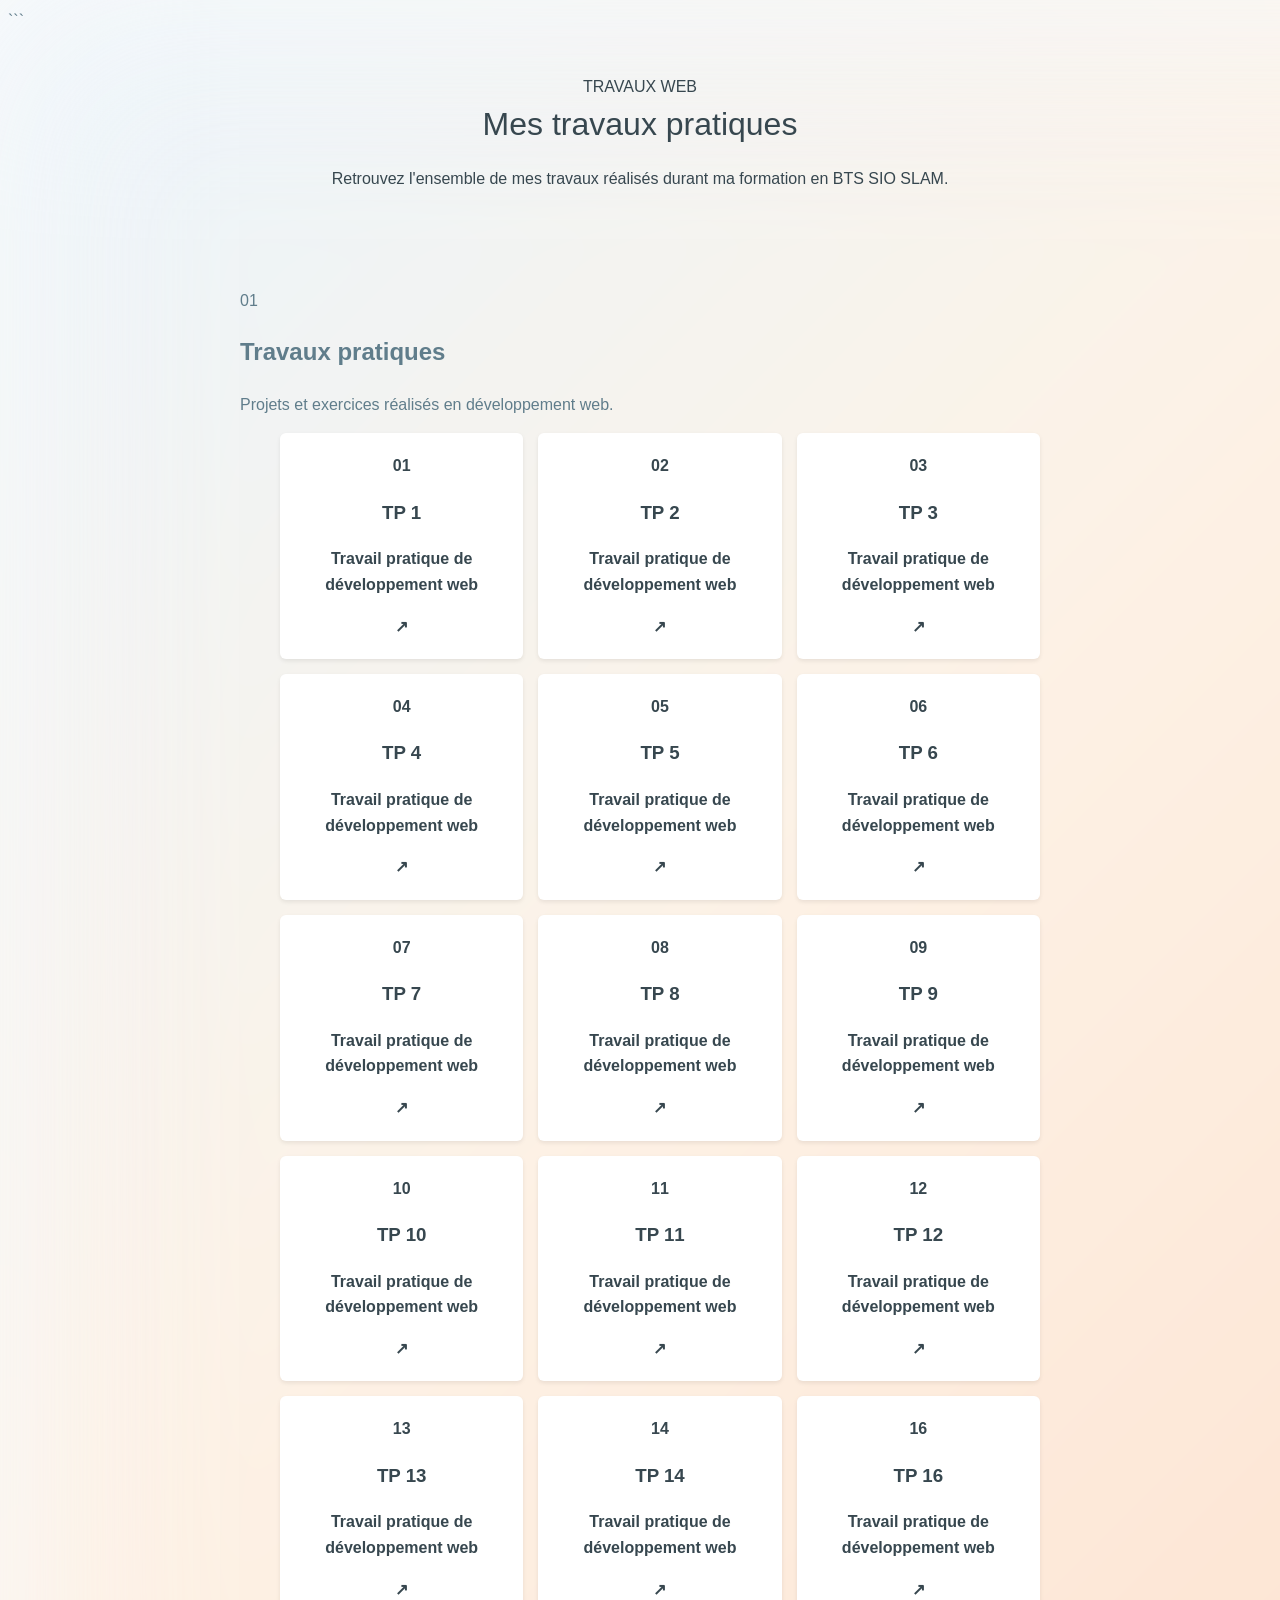
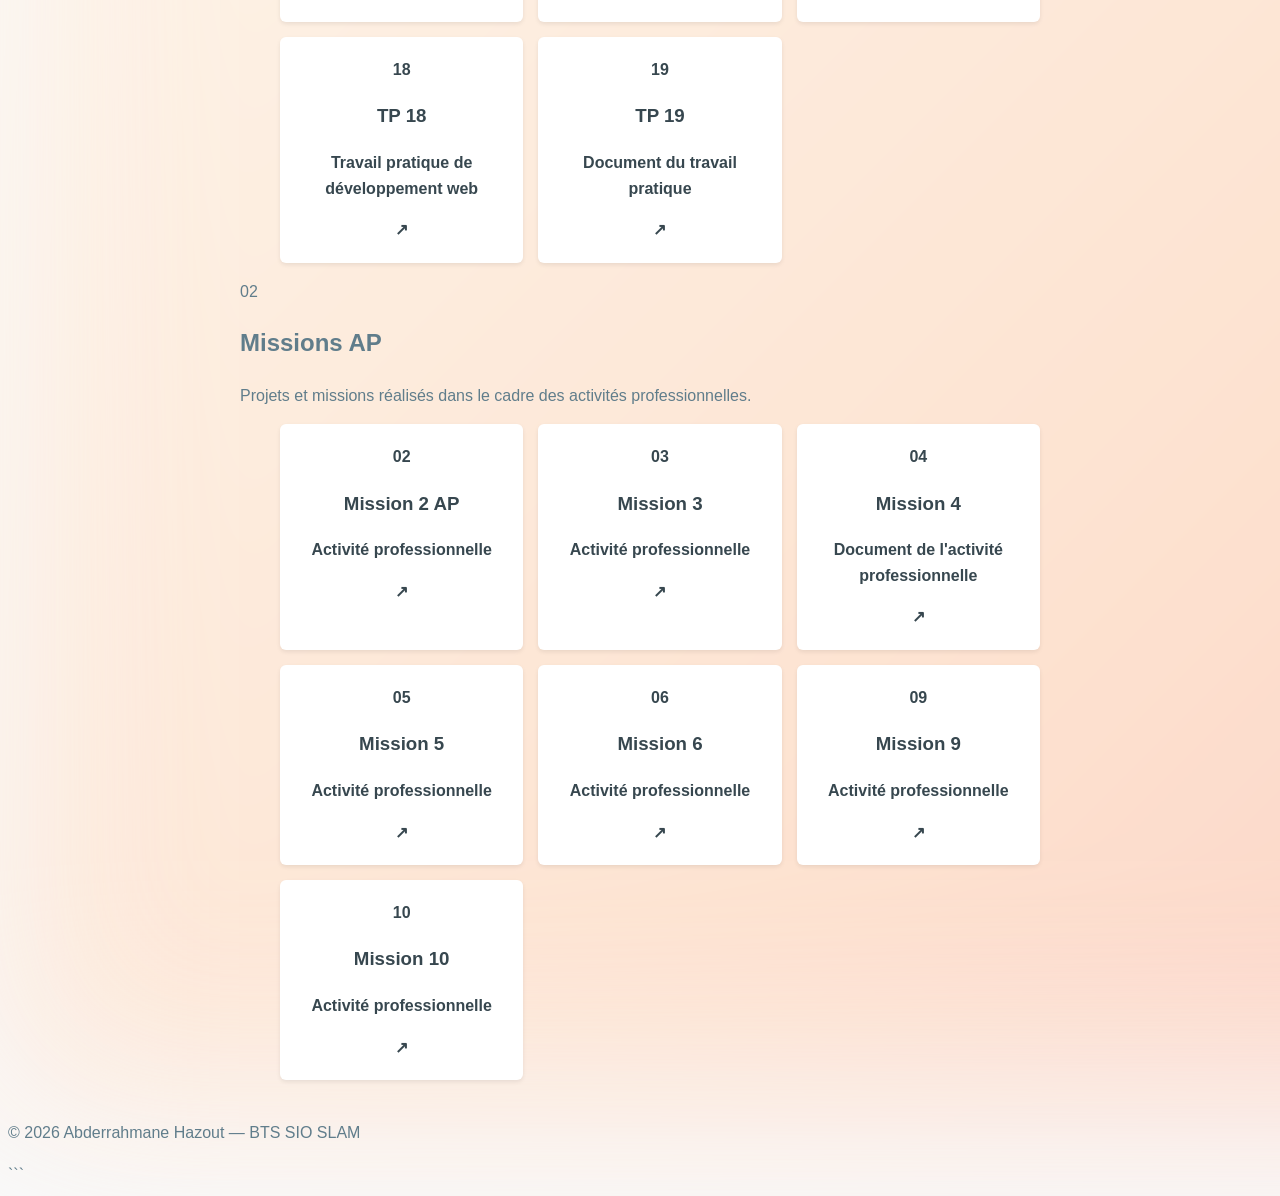
==== tp/index.html @ ca9114bf "Update index.html" ====
<!DOCTYPE html>

<html lang="fr">
<head>
    <meta charset="UTF-8">
    <meta name="viewport" content="width=device-width, initial-scale=1.0">
    <meta http-equiv="X-UA-Compatible" content="ie=edge">
    <title>Travaux Web — Abderrahmane Hazout</title>
    <link rel="stylesheet" href="style.css">
</head>

<body>

```
<div class="background">
    <div class="blob blob-1"></div>
    <div class="blob blob-2"></div>
    <div class="blob blob-3"></div>
</div>

<header>
    <div class="header-content">
        <span class="welcome">TRAVAUX WEB</span>

        <h1>Mes <span>travaux pratiques</span></h1>

        <p>
            Retrouvez l'ensemble de mes travaux réalisés
            durant ma formation en BTS SIO SLAM.
        </p>
    </div>
</header>

<main class="container">

    <section class="section">

        <div class="section-title">
            <div>
                <span class="section-number">01</span>
                <h2>Travaux pratiques</h2>
            </div>

            <p>
                Projets et exercices réalisés en développement web.
            </p>
        </div>

        <ul class="tp-list">

            <li>
                <a href="tp1/index.html">
                    <span class="number">01</span>
                    <div>
                        <h3>TP 1</h3>
                        <p>Travail pratique de développement web</p>
                    </div>
                    <span class="arrow">↗</span>
                </a>
            </li>

            <li>
                <a href="tp2/index.html">
                    <span class="number">02</span>
                    <div>
                        <h3>TP 2</h3>
                        <p>Travail pratique de développement web</p>
                    </div>
                    <span class="arrow">↗</span>
                </a>
            </li>

            <li>
                <a href="tp3/index.html">
                    <span class="number">03</span>
                    <div>
                        <h3>TP 3</h3>
                        <p>Travail pratique de développement web</p>
                    </div>
                    <span class="arrow">↗</span>
                </a>
            </li>

            <li>
                <a href="tp4/index.html">
                    <span class="number">04</span>
                    <div>
                        <h3>TP 4</h3>
                        <p>Travail pratique de développement web</p>
                    </div>
                    <span class="arrow">↗</span>
                </a>
            </li>

            <li>
                <a href="tp5/index.html">
                    <span class="number">05</span>
                    <div>
                        <h3>TP 5</h3>
                        <p>Travail pratique de développement web</p>
                    </div>
                    <span class="arrow">↗</span>
                </a>
            </li>

            <li>
                <a href="tp6/inscription.html">
                    <span class="number">06</span>
                    <div>
                        <h3>TP 6</h3>
                        <p>Travail pratique de développement web</p>
                    </div>
                    <span class="arrow">↗</span>
                </a>
            </li>

            <li>
                <a href="tp7/index.html">
                    <span class="number">07</span>
                    <div>
                        <h3>TP 7</h3>
                        <p>Travail pratique de développement web</p>
                    </div>
                    <span class="arrow">↗</span>
                </a>
            </li>

            <li>
                <a href="tp8/index.html">
                    <span class="number">08</span>
                    <div>
                        <h3>TP 8</h3>
                        <p>Travail pratique de développement web</p>
                    </div>
                    <span class="arrow">↗</span>
                </a>
            </li>

            <li>
                <a href="tp9/calculatrice.html">
                    <span class="number">09</span>
                    <div>
                        <h3>TP 9</h3>
                        <p>Travail pratique de développement web</p>
                    </div>
                    <span class="arrow">↗</span>
                </a>
            </li>

            <li>
                <a href="tp10/index.html">
                    <span class="number">10</span>
                    <div>
                        <h3>TP 10</h3>
                        <p>Travail pratique de développement web</p>
                    </div>
                    <span class="arrow">↗</span>
                </a>
            </li>

            <li>
                <a href="tp11/index.html">
                    <span class="number">11</span>
                    <div>
                        <h3>TP 11</h3>
                        <p>Travail pratique de développement web</p>
                    </div>
                    <span class="arrow">↗</span>
                </a>
            </li>

            <li>
                <a href="tp12/index.html">
                    <span class="number">12</span>
                    <div>
                        <h3>TP 12</h3>
                        <p>Travail pratique de développement web</p>
                    </div>
                    <span class="arrow">↗</span>
                </a>
            </li>

            <li>
                <a href="tp13/index.html">
                    <span class="number">13</span>
                    <div>
                        <h3>TP 13</h3>
                        <p>Travail pratique de développement web</p>
                    </div>
                    <span class="arrow">↗</span>
                </a>
            </li>

            <li>
                <a href="tp14/index.html">
                    <span class="number">14</span>
                    <div>
                        <h3>TP 14</h3>
                        <p>Travail pratique de développement web</p>
                    </div>
                    <span class="arrow">↗</span>
                </a>
            </li>

            <li>
                <a href="tp16/index.html">
                    <span class="number">16</span>
                    <div>
                        <h3>TP 16</h3>
                        <p>Travail pratique de développement web</p>
                    </div>
                    <span class="arrow">↗</span>
                </a>
            </li>

            <li>
                <a href="tp18/index.html">
                    <span class="number">18</span>
                    <div>
                        <h3>TP 18</h3>
                        <p>Travail pratique de développement web</p>
                    </div>
                    <span class="arrow">↗</span>
                </a>
            </li>

            <li>
                <a href="tp19/tp19.pdf">
                    <span class="number">19</span>
                    <div>
                        <h3>TP 19</h3>
                        <p>Document du travail pratique</p>
                    </div>
                    <span class="arrow">↗</span>
                </a>
            </li>

        </ul>

    </section>


    <section class="section missions">

        <div class="section-title">
            <div>
                <span class="section-number">02</span>
                <h2>Missions AP</h2>
            </div>

            <p>
                Projets et missions réalisés dans le cadre des activités professionnelles.
            </p>
        </div>

        <ul class="tp-list">

            <li>
                <a href="Mission_2_AP/index.html">
                    <span class="number">02</span>
                    <div>
                        <h3>Mission 2 AP</h3>
                        <p>Activité professionnelle</p>
                    </div>
                    <span class="arrow">↗</span>
                </a>
            </li>

            <li>
                <a href="Mission3/mission3.html">
                    <span class="number">03</span>
                    <div>
                        <h3>Mission 3</h3>
                        <p>Activité professionnelle</p>
                    </div>
                    <span class="arrow">↗</span>
                </a>
            </li>

            <li>
                <a href="mission4.pdf">
                    <span class="number">04</span>
                    <div>
                        <h3>Mission 4</h3>
                        <p>Document de l'activité professionnelle</p>
                    </div>
                    <span class="arrow">↗</span>
                </a>
            </li>

            <li>
                <a href="mission5/index.html">
                    <span class="number">05</span>
                    <div>
                        <h3>Mission 5</h3>
                        <p>Activité professionnelle</p>
                    </div>
                    <span class="arrow">↗</span>
                </a>
            </li>

            <li>
                <a href="Mission6/index.html">
                    <span class="number">06</span>
                    <div>
                        <h3>Mission 6</h3>
                        <p>Activité professionnelle</p>
                    </div>
                    <span class="arrow">↗</span>
                </a>
            </li>

            <li>
                <a href="mission9/index.html">
                    <span class="number">09</span>
                    <div>
                        <h3>Mission 9</h3>
                        <p>Activité professionnelle</p>
                    </div>
                    <span class="arrow">↗</span>
                </a>
            </li>

            <li>
                <a href="mission10/index.html">
                    <span class="number">10</span>
                    <div>
                        <h3>Mission 10</h3>
                        <p>Activité professionnelle</p>
                    </div>
                    <span class="arrow">↗</span>
                </a>
            </li>

        </ul>

    </section>

</main>

<footer>
    <p>© 2026 Abderrahmane Hazout — BTS SIO SLAM</p>
</footer>
```

</body>
</html>
---- tp/style.css ----
body {
    font-family: Arial, sans-serif;
    line-height: 1.6;
    background-color: #F9FAFB;
    color: #607D8B;
    overflow-x: hidden;
    position: relative;
    min-height: 100vh;
}

body::before {
    content: '';
    position: fixed;
    top: 0;
    left: 0;
    width: 300%;
    height: 300%;
    background: linear-gradient(
        135deg,
        #E3F2FD 0%,
        #FFEEDD 25%,
        #FFD8BE 50%,
        #FCB1A6 75%,
        #F2D0A9 100%
    );
    background-size: cover;
    filter: blur(100px);
    animation: moveWave 45s ease infinite alternate;
    z-index: -1;
    opacity: 0.7;
}

@keyframes moveWave {
    0% {
        transform: translate(-15%, -15%);
    }
    100% {
        transform: translate(15%, 15%);
    }
}

header {
    padding: 2.5rem 1rem;
    text-align: center;
    position: relative;
    z-index: 1;
    color: #37474F;
}

header h1 {
    font-size: 2rem;
    font-weight: normal;
    margin: 0;
}

.container {
    max-width: 800px;
    margin: 2.5rem auto;
    padding: 0 1rem;
    position: relative;
    z-index: 1;
}

.tp-list {
    list-style: none;
    display: grid;
    grid-template-columns: repeat(auto-fit, minmax(180px, 1fr));
    gap: 15px;
}

.tp-list li {
    background-color: #FFFFFF;
    border-radius: 6px;
    box-shadow: 0 2px 4px rgba(0, 0, 0, 0.08);
    transition: transform 0.2s ease;
}

.tp-list li:hover {
    transform: translateY(-2px);
    box-shadow: 0 4px 8px rgba(0, 0, 0, 0.15);
}

.tp-list li a {
    display: block;
    text-align: center;
    padding: 1.25rem;
    text-decoration: none;
    font-size: 1rem;
    font-weight: bold;
    color: #37474F;
    transition: color 0.2s ease;
}

.tp-list li:hover a {
    color: #D88C9A;
}

@media (max-width: 600px) {
    .tp-list {
        grid-template-columns: 1fr;
    }
}
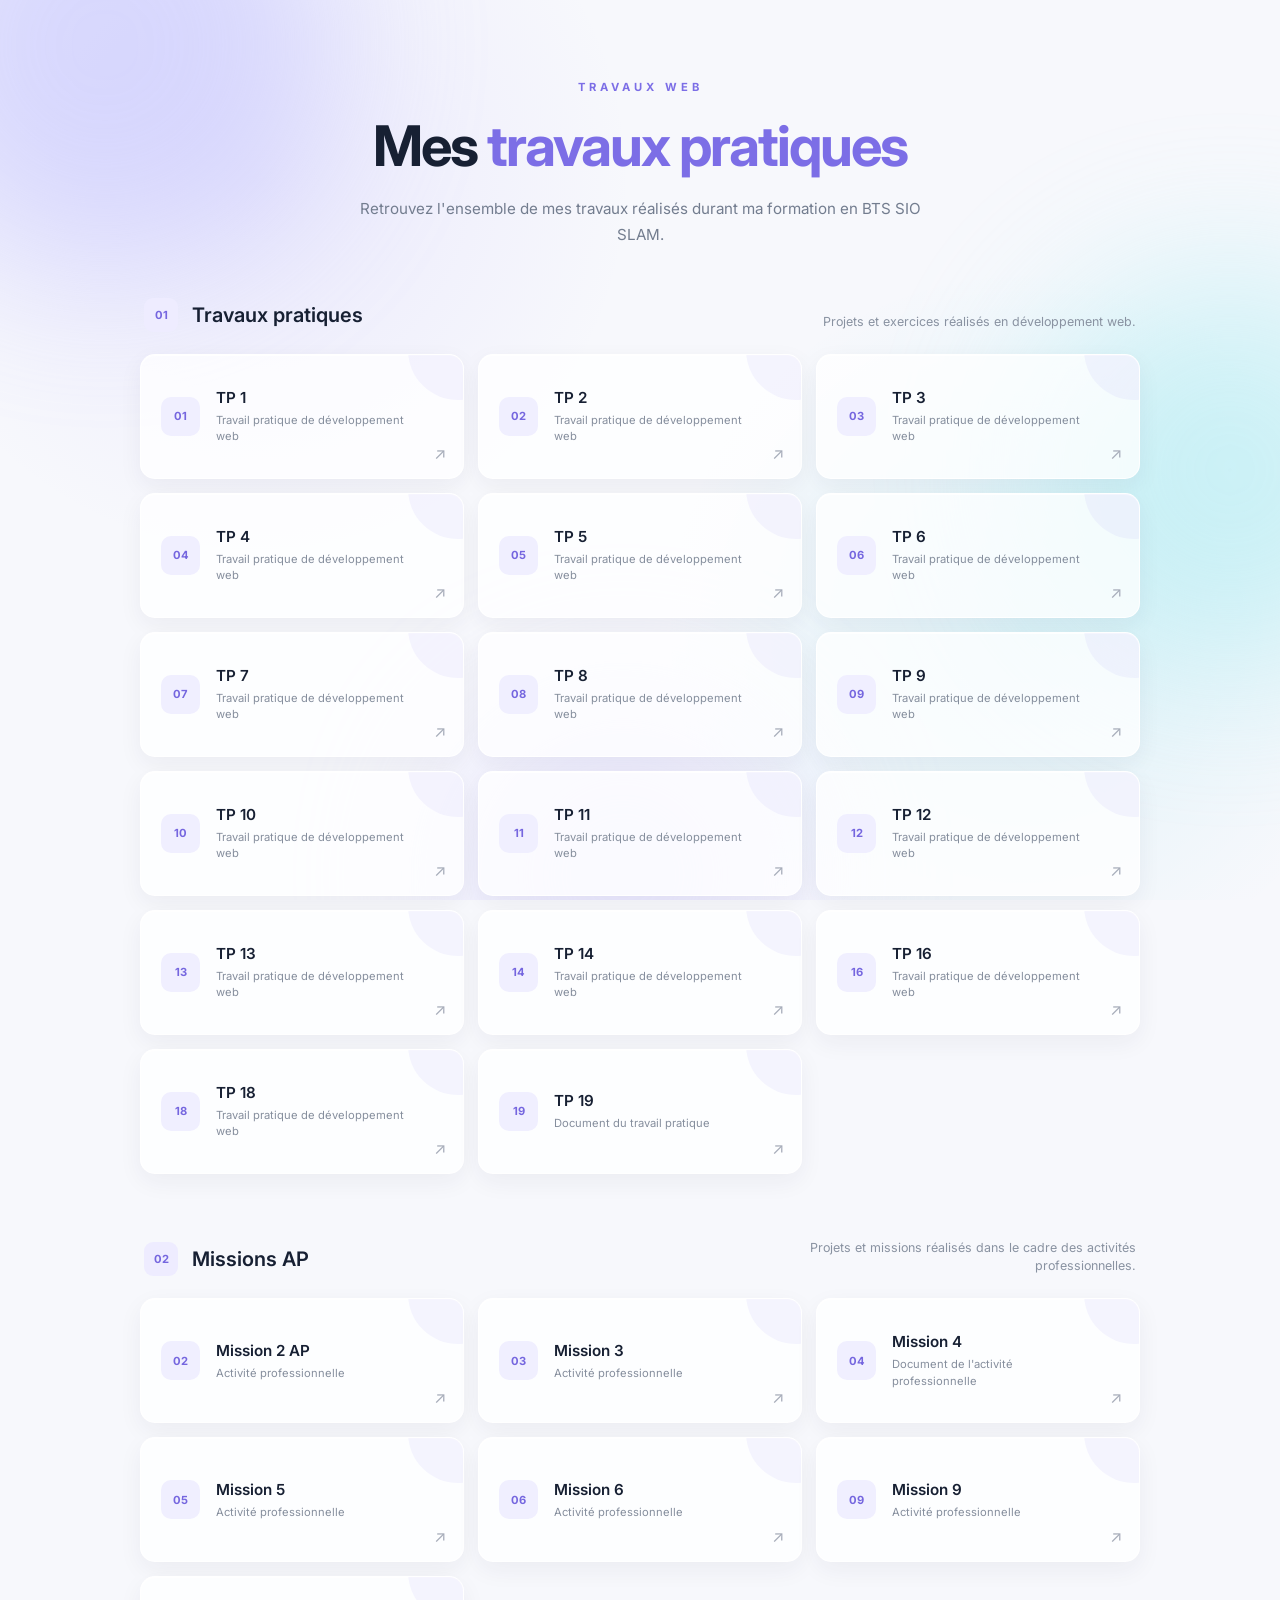
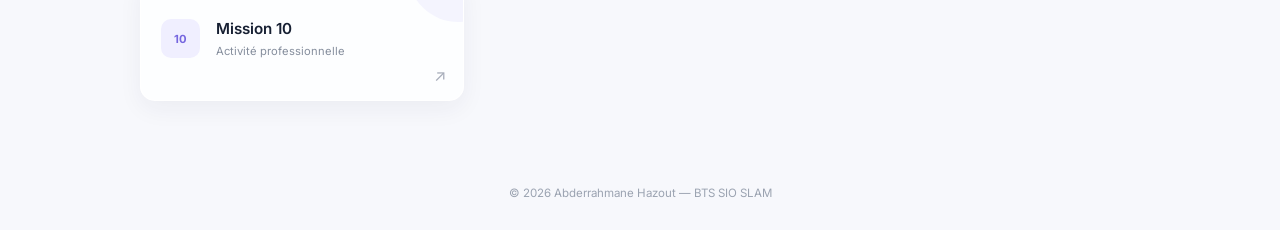
==== commit b9ef2556: "Update index.html" ====
--- a/tp/index.html
+++ b/tp/index.html
@@ -11,7 +11,7 @@
 
 <body>
 
-```
+
 <div class="background">
     <div class="blob blob-1"></div>
     <div class="blob blob-2"></div>
@@ -341,7 +341,7 @@
 <footer>
     <p>© 2026 Abderrahmane Hazout — BTS SIO SLAM</p>
 </footer>
-```
+
 
 </body>
 </html>
--- a/tp/style.css
+++ b/tp/style.css
@@ -1,102 +1,498 @@
+@import url('https://fonts.googleapis.com/css2?family=Inter:wght@400;500;600;700&display=swap');
+
+* {
+  box-sizing: border-box;
+  margin: 0;
+  padding: 0;
+  }
+
+html {
+scroll-behavior: smooth;
+}
+
 body {
-    font-family: Arial, sans-serif;
-    line-height: 1.6;
-    background-color: #F9FAFB;
-    color: #607D8B;
-    overflow-x: hidden;
-    position: relative;
-    min-height: 100vh;
-}
-
-body::before {
-    content: '';
-    position: fixed;
-    top: 0;
-    left: 0;
-    width: 300%;
-    height: 300%;
-    background: linear-gradient(
-        135deg,
-        #E3F2FD 0%,
-        #FFEEDD 25%,
-        #FFD8BE 50%,
-        #FCB1A6 75%,
-        #F2D0A9 100%
-    );
-    background-size: cover;
-    filter: blur(100px);
-    animation: moveWave 45s ease infinite alternate;
-    z-index: -1;
-    opacity: 0.7;
-}
-
-@keyframes moveWave {
-    0% {
-        transform: translate(-15%, -15%);
-    }
-    100% {
-        transform: translate(15%, 15%);
-    }
-}
+font-family: 'Inter', Arial, sans-serif;
+background: #f7f8fc;
+color: #172033;
+min-height: 100vh;
+overflow-x: hidden;
+}
+
+/* BACKGROUND */
+
+.background {
+position: fixed;
+inset: 0;
+overflow: hidden;
+z-index: -1;
+background:
+radial-gradient(circle at 20% 20%, rgba(147, 129, 255, 0.12), transparent 30%),
+radial-gradient(circle at 80% 70%, rgba(0, 188, 212, 0.10), transparent 30%),
+#f7f8fc;
+}
+
+.blob {
+position: absolute;
+border-radius: 50%;
+filter: blur(80px);
+opacity: 0.45;
+animation: floating 14s ease-in-out infinite alternate;
+}
+
+.blob-1 {
+width: 450px;
+height: 450px;
+background: #b8b8ff;
+top: -180px;
+left: -120px;
+}
+
+.blob-2 {
+width: 400px;
+height: 400px;
+background: #9eeaf0;
+right: -150px;
+top: 30%;
+animation-delay: -5s;
+}
+
+.blob-3 {
+width: 350px;
+height: 350px;
+background: #d9d4ff;
+bottom: -150px;
+left: 35%;
+animation-delay: -9s;
+}
+
+@keyframes floating {
+0% {
+transform: translate(0, 0) scale(1);
+}
+
+```
+50% {
+    transform: translate(40px, -30px) scale(1.08);
+}
+
+100% {
+    transform: translate(-30px, 40px) scale(0.95);
+}
+```
+
+}
+
+/* HEADER */
 
 header {
-    padding: 2.5rem 1rem;
-    text-align: center;
-    position: relative;
-    z-index: 1;
-    color: #37474F;
+padding: 75px 20px 50px;
+text-align: center;
+animation: fadeDown 0.8s ease forwards;
+}
+
+.header-content {
+max-width: 700px;
+margin: auto;
+}
+
+.welcome {
+display: inline-block;
+font-size: 0.7rem;
+font-weight: 700;
+letter-spacing: 4px;
+color: #7c6ee6;
+margin-bottom: 18px;
 }
 
 header h1 {
-    font-size: 2rem;
-    font-weight: normal;
-    margin: 0;
-}
+font-size: clamp(2.2rem, 5vw, 3.5rem);
+font-weight: 700;
+letter-spacing: -2px;
+color: #172033;
+}
+
+header h1 span {
+color: #7c6ee6;
+}
+
+header p {
+max-width: 600px;
+margin: 16px auto 0;
+font-size: 0.95rem;
+line-height: 1.7;
+color: #737d8f;
+}
+
+/* MAIN */
 
 .container {
-    max-width: 800px;
-    margin: 2.5rem auto;
-    padding: 0 1rem;
-    position: relative;
-    z-index: 1;
-}
+width: min(1000px, calc(100% - 40px));
+margin: 0 auto 70px;
+}
+
+/* SECTION */
+
+.section {
+margin-bottom: 65px;
+animation: fadeUp 0.8s ease both;
+}
+
+.missions {
+animation-delay: 0.2s;
+}
+
+.section-title {
+display: flex;
+align-items: flex-end;
+justify-content: space-between;
+gap: 30px;
+margin-bottom: 22px;
+padding: 0 4px;
+}
+
+.section-title > div {
+display: flex;
+align-items: center;
+gap: 14px;
+}
+
+.section-number {
+display: flex;
+align-items: center;
+justify-content: center;
+width: 34px;
+height: 34px;
+border-radius: 9px;
+background: #eeecff;
+color: #7566df;
+font-size: 0.7rem;
+font-weight: 700;
+}
+
+.section-title h2 {
+font-size: 1.25rem;
+font-weight: 600;
+color: #172033;
+}
+
+.section-title > p {
+max-width: 400px;
+font-size: 0.78rem;
+line-height: 1.5;
+color: #8992a1;
+text-align: right;
+}
+
+/* CARDS */
 
 .tp-list {
-    list-style: none;
-    display: grid;
-    grid-template-columns: repeat(auto-fit, minmax(180px, 1fr));
-    gap: 15px;
+list-style: none;
+display: grid;
+grid-template-columns: repeat(3, 1fr);
+gap: 14px;
 }
 
 .tp-list li {
-    background-color: #FFFFFF;
-    border-radius: 6px;
-    box-shadow: 0 2px 4px rgba(0, 0, 0, 0.08);
-    transition: transform 0.2s ease;
-}
-
-.tp-list li:hover {
-    transform: translateY(-2px);
-    box-shadow: 0 4px 8px rgba(0, 0, 0, 0.15);
-}
+opacity: 0;
+animation: cardAppear 0.6s ease forwards;
+}
+
+.tp-list li:nth-child(1) {
+animation-delay: 0.05s;
+}
+
+.tp-list li:nth-child(2) {
+animation-delay: 0.10s;
+}
+
+.tp-list li:nth-child(3) {
+animation-delay: 0.15s;
+}
+
+.tp-list li:nth-child(4) {
+animation-delay: 0.20s;
+}
+
+.tp-list li:nth-child(5) {
+animation-delay: 0.25s;
+}
+
+.tp-list li:nth-child(6) {
+animation-delay: 0.30s;
+}
+
+.tp-list li:nth-child(7) {
+animation-delay: 0.35s;
+}
+
+.tp-list li:nth-child(8) {
+animation-delay: 0.40s;
+}
+
+.tp-list li:nth-child(9) {
+animation-delay: 0.45s;
+}
+
+.tp-list li:nth-child(10) {
+animation-delay: 0.50s;
+}
+
+.tp-list li:nth-child(11) {
+animation-delay: 0.55s;
+}
+
+.tp-list li:nth-child(12) {
+animation-delay: 0.60s;
+}
+
+.tp-list li:nth-child(13) {
+animation-delay: 0.65s;
+}
+
+.tp-list li:nth-child(14) {
+animation-delay: 0.70s;
+}
+
+.tp-list li:nth-child(15) {
+animation-delay: 0.75s;
+}
+
+.tp-list li:nth-child(16) {
+animation-delay: 0.80s;
+}
+
+.tp-list li:nth-child(17) {
+animation-delay: 0.85s;
+}
+
+/* CARD */
 
 .tp-list li a {
-    display: block;
-    text-align: center;
-    padding: 1.25rem;
-    text-decoration: none;
-    font-size: 1rem;
-    font-weight: bold;
-    color: #37474F;
-    transition: color 0.2s ease;
-}
-
-.tp-list li:hover a {
-    color: #D88C9A;
-}
-
-@media (max-width: 600px) {
-    .tp-list {
-        grid-template-columns: 1fr;
-    }
-}
+min-height: 125px;
+position: relative;
+display: flex;
+align-items: center;
+gap: 16px;
+padding: 20px;
+text-decoration: none;
+color: inherit;
+background: rgba(255, 255, 255, 0.76);
+border: 1px solid rgba(255, 255, 255, 0.9);
+border-radius: 15px;
+box-shadow:
+0 8px 25px rgba(30, 40, 70, 0.055),
+inset 0 1px 0 rgba(255, 255, 255, 0.8);
+backdrop-filter: blur(14px);
+-webkit-backdrop-filter: blur(14px);
+overflow: hidden;
+transition:
+transform 0.3s ease,
+box-shadow 0.3s ease,
+border-color 0.3s ease;
+}
+
+.tp-list li a::before {
+content: '';
+position: absolute;
+width: 100px;
+height: 100px;
+border-radius: 50%;
+background: rgba(124, 110, 230, 0.07);
+top: -55px;
+right: -45px;
+transition: transform 0.45s ease;
+}
+
+.tp-list li a:hover {
+transform: translateY(-5px);
+border-color: rgba(124, 110, 230, 0.22);
+box-shadow:
+0 16px 35px rgba(30, 40, 70, 0.10),
+0 0 0 1px rgba(124, 110, 230, 0.04);
+}
+
+.tp-list li a:hover::before {
+transform: scale(1.5);
+}
+
+/* NUMBER */
+
+.number {
+position: relative;
+z-index: 1;
+flex-shrink: 0;
+width: 39px;
+height: 39px;
+display: flex;
+align-items: center;
+justify-content: center;
+border-radius: 10px;
+background: #f0efff;
+color: #7566df;
+font-size: 0.7rem;
+font-weight: 700;
+transition: all 0.3s ease;
+}
+
+.tp-list li a:hover .number {
+background: #7566df;
+color: #ffffff;
+transform: rotate(-5deg);
+}
+
+/* TEXT */
+
+.tp-list li a div {
+position: relative;
+z-index: 1;
+min-width: 0;
+padding-right: 20px;
+}
+
+.tp-list li h3 {
+font-size: 0.95rem;
+font-weight: 600;
+color: #172033;
+margin-bottom: 5px;
+}
+
+.tp-list li p {
+font-size: 0.7rem;
+line-height: 1.45;
+color: #858e9d;
+}
+
+/* ARROW */
+
+.arrow {
+position: absolute;
+z-index: 2;
+right: 17px;
+bottom: 15px;
+font-size: 1rem;
+color: #a7adba;
+transition: all 0.3s ease;
+}
+
+.tp-list li a:hover .arrow {
+color: #7566df;
+transform: translate(3px, -3px);
+}
+
+/* FOOTER */
+
+footer {
+text-align: center;
+padding: 15px 20px 30px;
+color: #9ba3b1;
+font-size: 0.72rem;
+}
+
+/* ANIMATIONS */
+
+@keyframes cardAppear {
+from {
+opacity: 0;
+transform: translateY(18px);
+}
+
+
+to {
+    opacity: 1;
+    transform: translateY(0);
+}
+
+
+}
+
+@keyframes fadeUp {
+from {
+opacity: 0;
+transform: translateY(25px);
+}
+
+
+to {
+    opacity: 1;
+    transform: translateY(0);
+}
+
+
+}
+
+@keyframes fadeDown {
+from {
+opacity: 0;
+transform: translateY(-20px);
+}
+
+
+to {
+    opacity: 1;
+    transform: translateY(0);
+}
+
+
+}
+
+/* TABLET */
+
+@media (max-width: 800px) {
+
+```
+.tp-list {
+    grid-template-columns: repeat(2, 1fr);
+}
+
+.section-title {
+    align-items: flex-start;
+    flex-direction: column;
+    gap: 10px;
+}
+
+.section-title > p {
+    text-align: left;
+}
+
+
+}
+
+/* MOBILE */
+
+@media (max-width: 560px) {
+
+```
+header {
+    padding: 55px 18px 40px;
+}
+
+header h1 {
+    letter-spacing: -1px;
+}
+
+.container {
+    width: min(100% - 28px, 500px);
+}
+
+.tp-list {
+    grid-template-columns: 1fr;
+}
+
+.tp-list li a {
+    min-height: 105px;
+}
+
+.section {
+    margin-bottom: 50px;
+}
+
+.section-title h2 {
+    font-size: 1.1rem;
+}
+
+.blob {
+    filter: blur(60px);
+}
+
+
+}
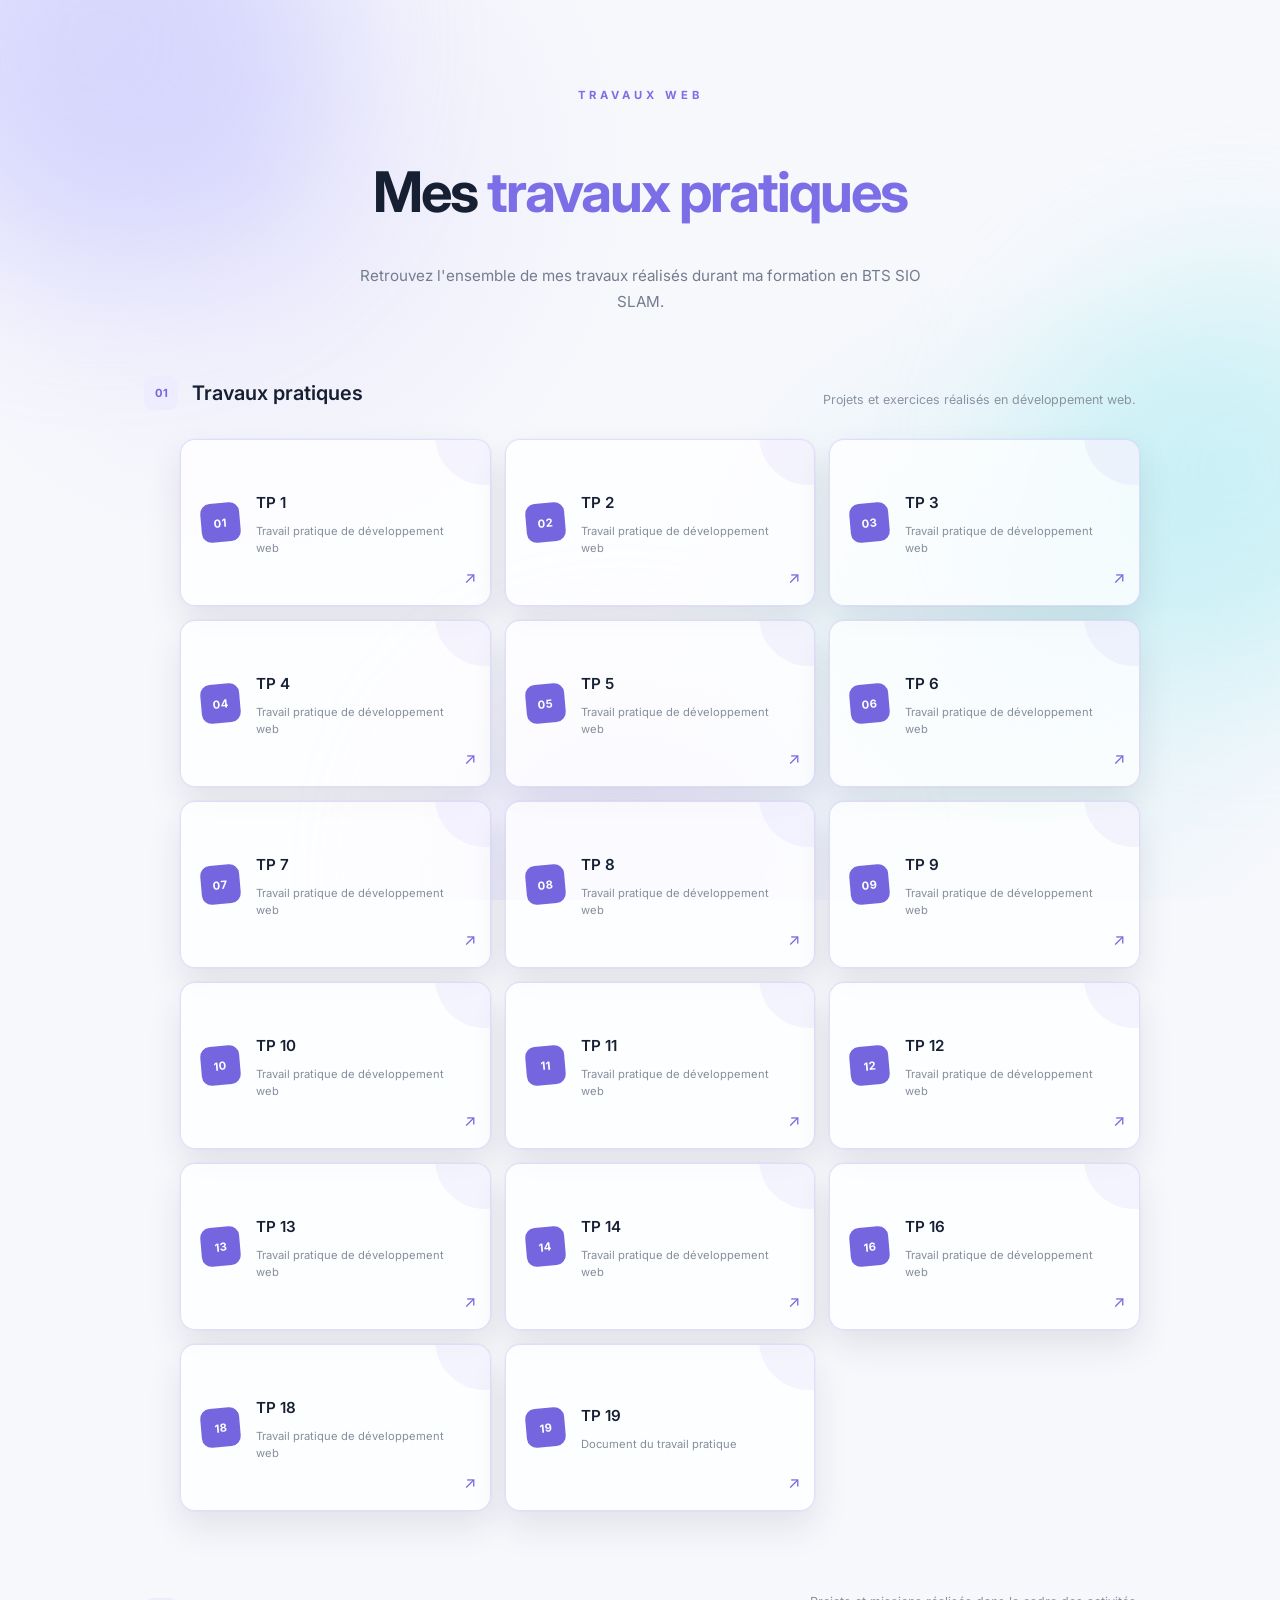
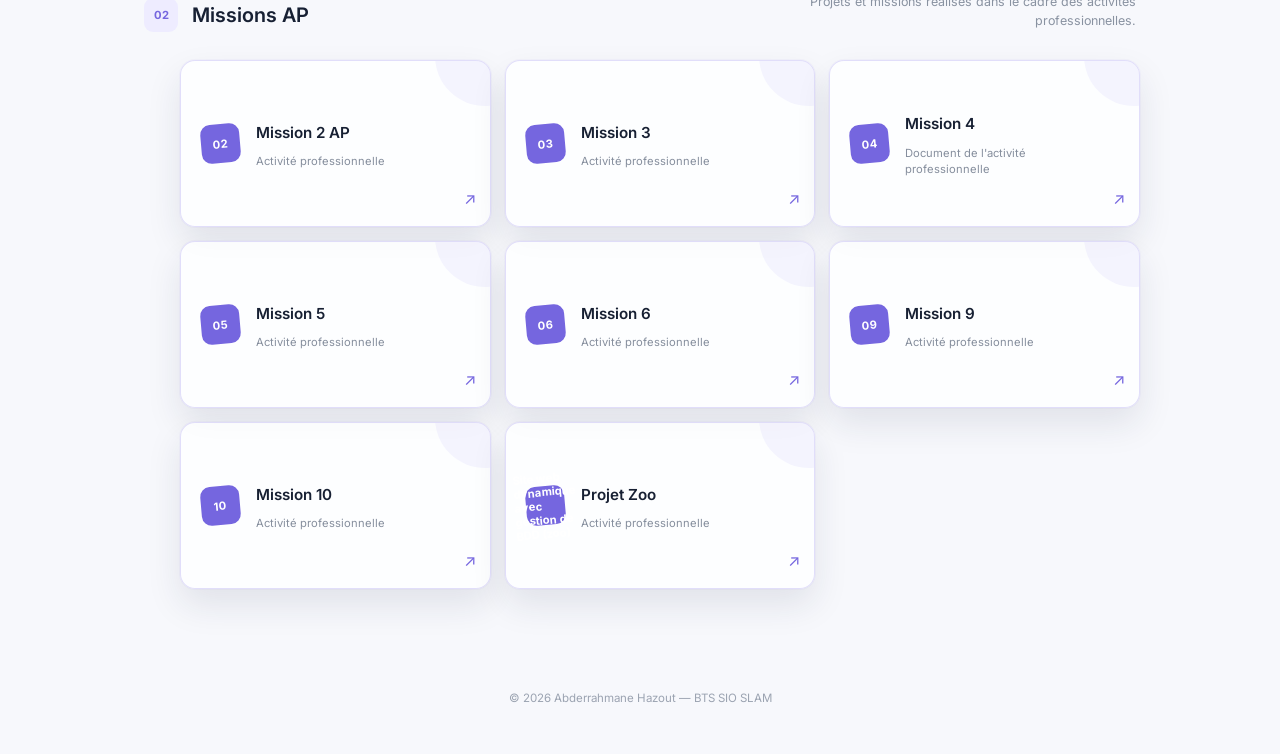
==== commit 1ee497a2: "Update index.html" ====
--- a/tp/index.html
+++ b/tp/index.html
@@ -332,6 +332,17 @@
                 </a>
             </li>
 
+             <li>
+                <a href="projet_zoo/index.php">
+                    <span class="number">Site web dynamique avec gestion de BDD (zoo)</span>
+                    <div>
+                        <h3>Projet Zoo</h3>
+                        <p>Activité professionnelle</p>
+                    </div>
+                    <span class="arrow">↗</span>
+                </a>
+            </li>
+            
         </ul>
 
     </section>
--- a/tp/style.css
+++ b/tp/style.css
@@ -1,10 +1,10 @@
 @import url('https://fonts.googleapis.com/css2?family=Inter:wght@400;500;600;700&display=swap');
 
-* {
-  box-sizing: border-box;
-  margin: 0;
-  padding: 0;
-  }
+{
+box-sizing: border-box;
+margin: 0;
+padding: 0;
+}
 
 html {
 scroll-behavior: smooth;
@@ -70,7 +70,6 @@
 transform: translate(0, 0) scale(1);
 }
 
-```
 50% {
     transform: translate(40px, -30px) scale(1.08);
 }
@@ -78,11 +77,10 @@
 100% {
     transform: translate(-30px, 40px) scale(0.95);
 }
-```
-
-}
-
-/* HEADER */
+
+}
+
+
 
 header {
 padding: 75px 20px 50px;
@@ -123,14 +121,14 @@
 color: #737d8f;
 }
 
-/* MAIN */
+
 
 .container {
 width: min(1000px, calc(100% - 40px));
 margin: 0 auto 70px;
 }
 
-/* SECTION */
+
 
 .section {
 margin-bottom: 65px;
@@ -183,7 +181,7 @@
 text-align: right;
 }
 
-/* CARDS */
+
 
 .tp-list {
 list-style: none;
@@ -197,75 +195,75 @@
 animation: cardAppear 0.6s ease forwards;
 }
 
-.tp-list li:nth-child(1) {
+.tp-list li(1) {
 animation-delay: 0.05s;
 }
 
-.tp-list li:nth-child(2) {
+.tp-list li(2) {
 animation-delay: 0.10s;
 }
 
-.tp-list li:nth-child(3) {
+.tp-list li(3) {
 animation-delay: 0.15s;
 }
 
-.tp-list li:nth-child(4) {
+.tp-list li(4) {
 animation-delay: 0.20s;
 }
 
-.tp-list li:nth-child(5) {
+.tp-list li(5) {
 animation-delay: 0.25s;
 }
 
-.tp-list li:nth-child(6) {
+.tp-list li(6) {
 animation-delay: 0.30s;
 }
 
-.tp-list li:nth-child(7) {
+.tp-list li(7) {
 animation-delay: 0.35s;
 }
 
-.tp-list li:nth-child(8) {
+.tp-list li(8) {
 animation-delay: 0.40s;
 }
 
-.tp-list li:nth-child(9) {
+.tp-list li(9) {
 animation-delay: 0.45s;
 }
 
-.tp-list li:nth-child(10) {
+.tp-list li(10) {
 animation-delay: 0.50s;
 }
 
-.tp-list li:nth-child(11) {
+.tp-list li(11) {
 animation-delay: 0.55s;
 }
 
-.tp-list li:nth-child(12) {
+.tp-list li(12) {
 animation-delay: 0.60s;
 }
 
-.tp-list li:nth-child(13) {
+.tp-list li(13) {
 animation-delay: 0.65s;
 }
 
-.tp-list li:nth-child(14) {
+.tp-list li(14) {
 animation-delay: 0.70s;
 }
 
-.tp-list li:nth-child(15) {
+.tp-list li(15) {
 animation-delay: 0.75s;
 }
 
-.tp-list li:nth-child(16) {
+.tp-list li(16) {
 animation-delay: 0.80s;
 }
 
-.tp-list li:nth-child(17) {
+.tp-list li(17) {
 animation-delay: 0.85s;
 }
 
-/* CARD */
+
 
 .tp-list li a {
 min-height: 125px;
@@ -303,7 +301,7 @@
 transition: transform 0.45s ease;
 }
 
-.tp-list li a:hover {
+.tp-list li a {
 transform: translateY(-5px);
 border-color: rgba(124, 110, 230, 0.22);
 box-shadow:
@@ -315,7 +313,7 @@
 transform: scale(1.5);
 }
 
-/* NUMBER */
+
 
 .number {
 position: relative;
@@ -334,13 +332,13 @@
 transition: all 0.3s ease;
 }
 
-.tp-list li a:hover .number {
+.tp-list li a .number {
 background: #7566df;
 color: #ffffff;
 transform: rotate(-5deg);
 }
 
-/* TEXT */
+
 
 .tp-list li a div {
 position: relative;
@@ -362,7 +360,7 @@
 color: #858e9d;
 }
 
-/* ARROW */
+
 
 .arrow {
 position: absolute;
@@ -374,12 +372,12 @@
 transition: all 0.3s ease;
 }
 
-.tp-list li a:hover .arrow {
+.tp-list li a .arrow {
 color: #7566df;
 transform: translate(3px, -3px);
 }
 
-/* FOOTER */
+
 
 footer {
 text-align: center;
@@ -388,7 +386,7 @@
 font-size: 0.72rem;
 }
 
-/* ANIMATIONS */
+
 
 @keyframes cardAppear {
 from {
@@ -396,12 +394,10 @@
 transform: translateY(18px);
 }
 
-
 to {
     opacity: 1;
     transform: translateY(0);
 }
-
 
 }
 
@@ -411,12 +407,10 @@
 transform: translateY(25px);
 }
 
-
 to {
     opacity: 1;
     transform: translateY(0);
 }
-
 
 }
 
@@ -426,20 +420,17 @@
 transform: translateY(-20px);
 }
 
-
 to {
     opacity: 1;
     transform: translateY(0);
 }
 
-
-}
-
-/* TABLET */
+}
+
+
 
 @media (max-width: 800px) {
 
-```
 .tp-list {
     grid-template-columns: repeat(2, 1fr);
 }
@@ -454,14 +445,12 @@
     text-align: left;
 }
 
-
 }
 
 /* MOBILE */
 
 @media (max-width: 560px) {
 
-```
 header {
     padding: 55px 18px 40px;
 }
@@ -494,5 +483,4 @@
     filter: blur(60px);
 }
 
-
-}
+}
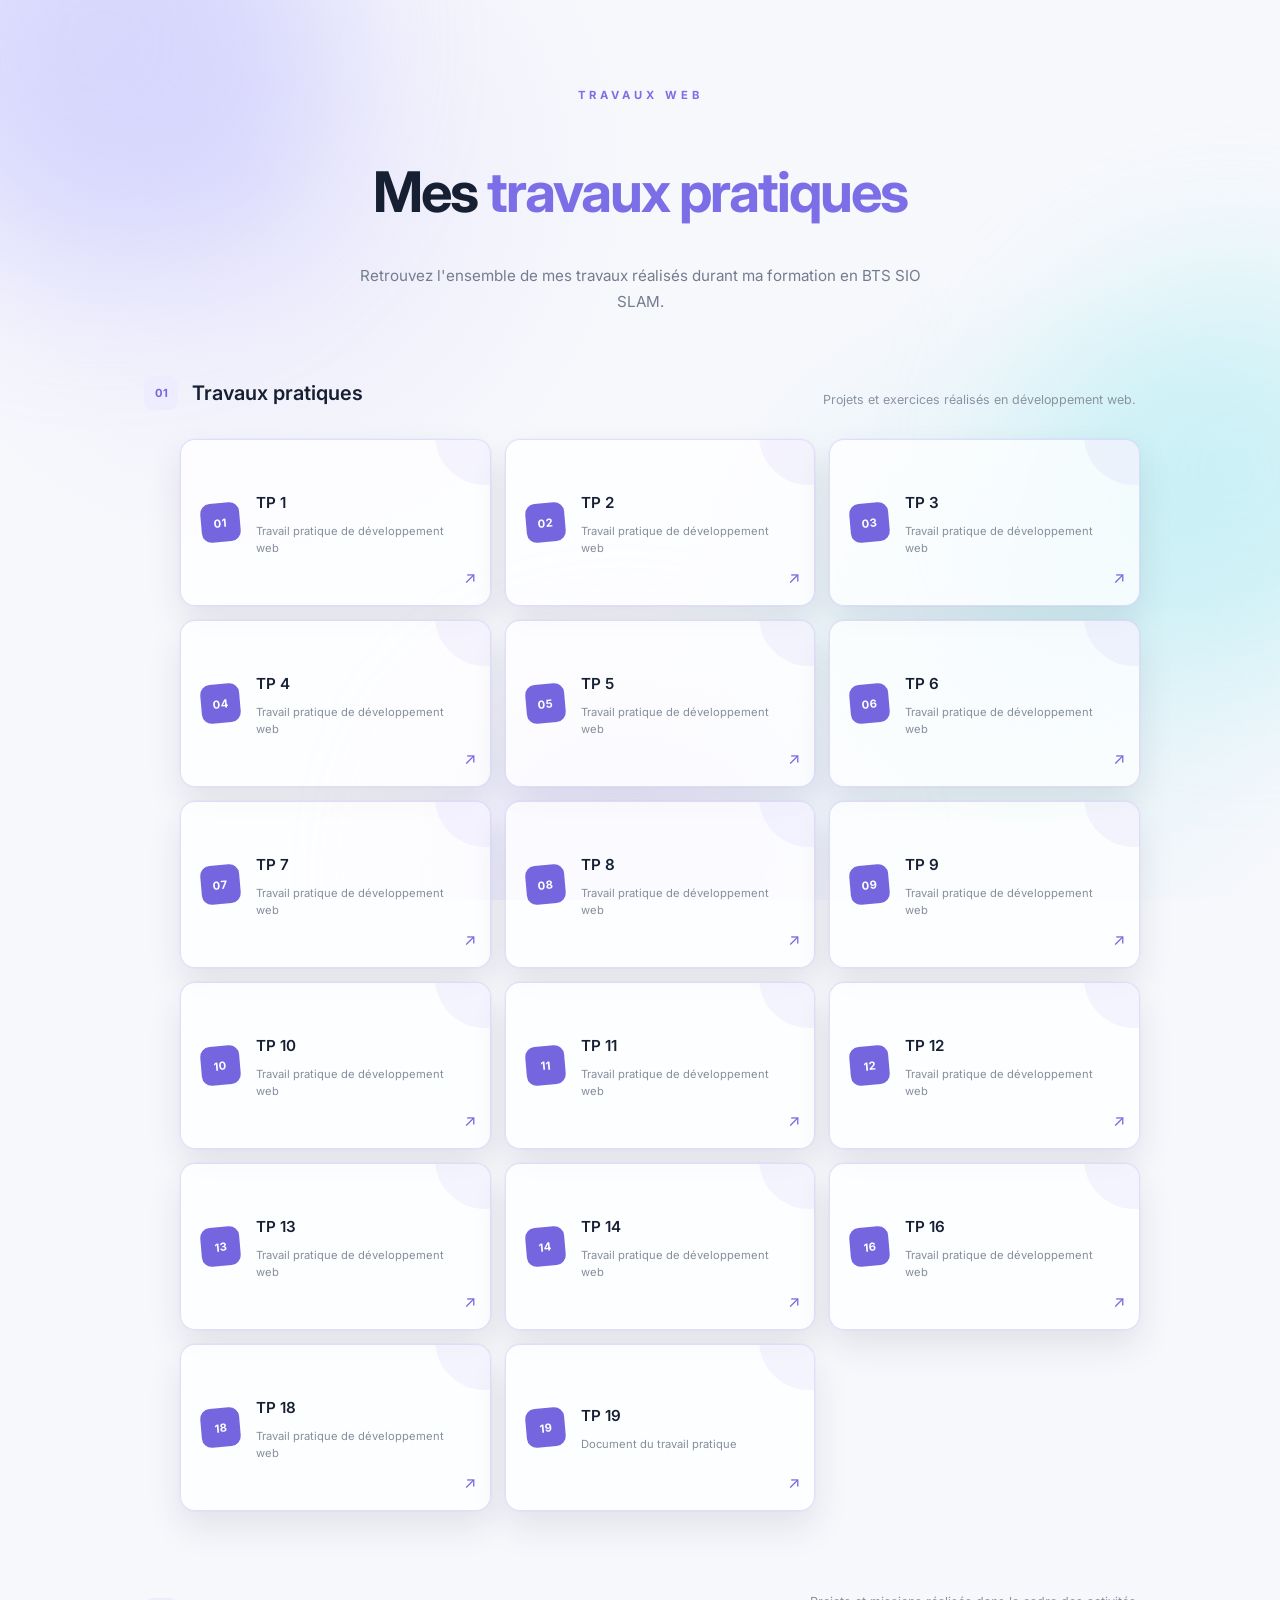
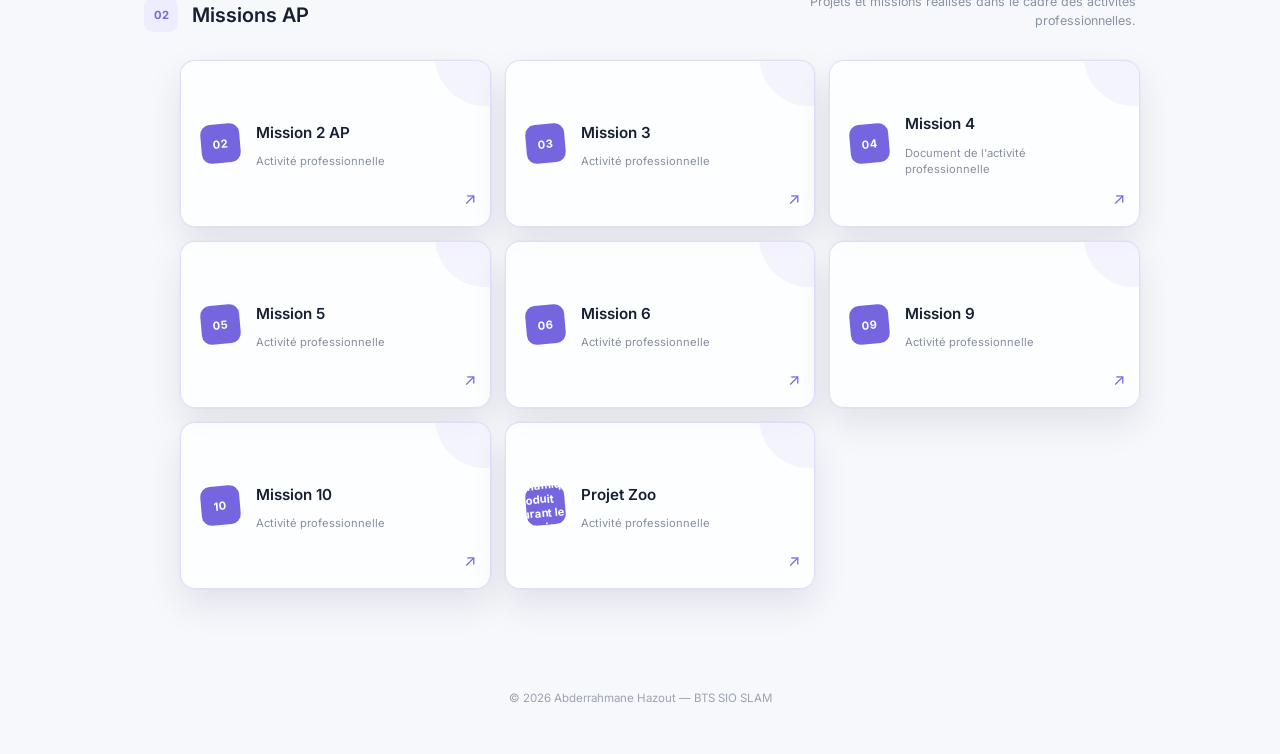
==== commit bf0b0f54: "Update index.html" ====
--- a/tp/index.html
+++ b/tp/index.html
@@ -333,8 +333,8 @@
             </li>
 
              <li>
-                <a href="projet_zoo/index.php">
-                    <span class="number">Site web dynamique avec gestion de BDD (zoo)</span>
+                <a href="https://johnny.42web.io/">
+                    <span class="number">Site web dynamique produit durant le premier stage</span>
                     <div>
                         <h3>Projet Zoo</h3>
                         <p>Activité professionnelle</p>
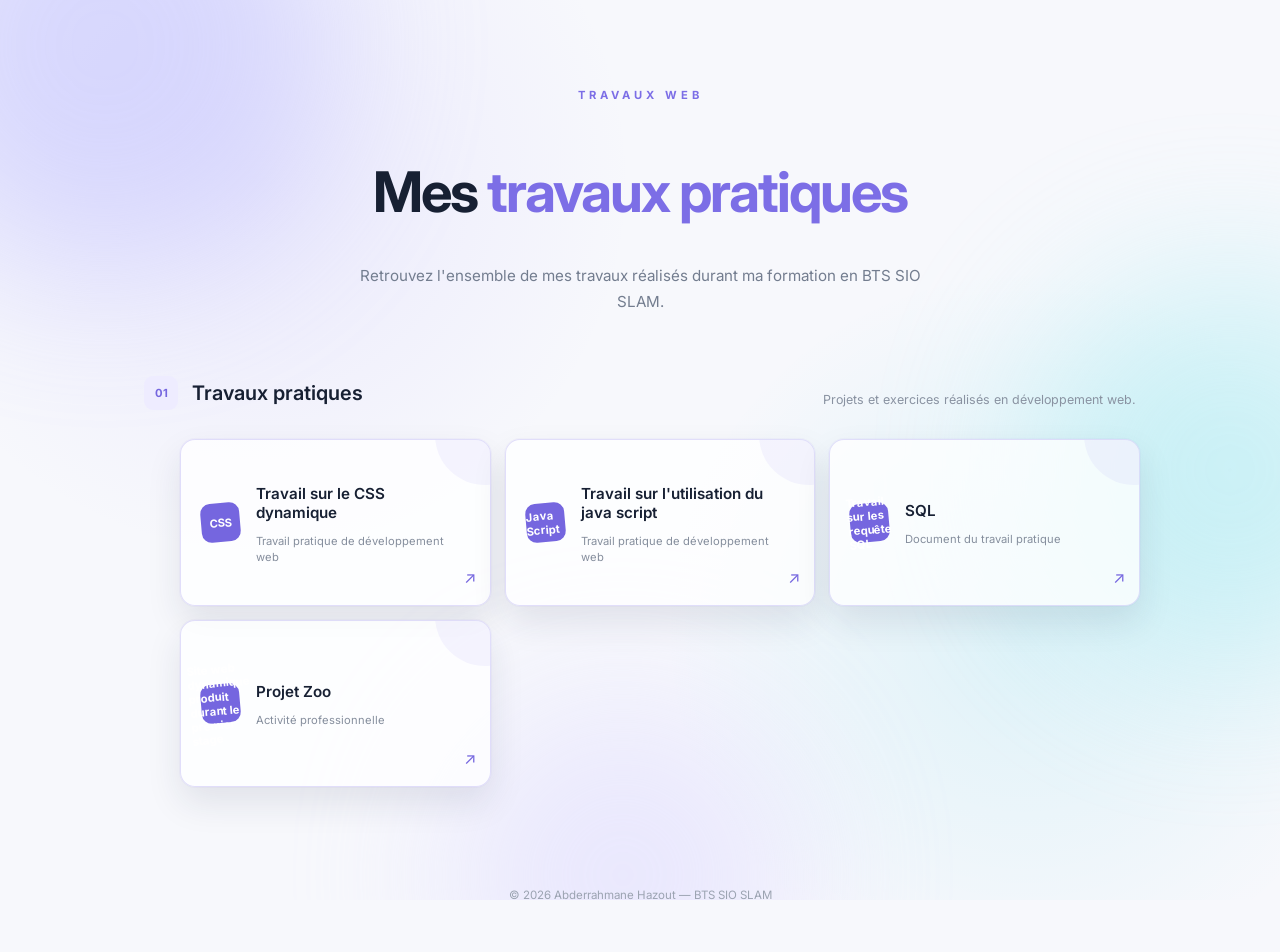
==== commit dbef64c2: "Update index.html" ====
--- a/tp/index.html
+++ b/tp/index.html
@@ -47,100 +47,12 @@
         </div>
 
         <ul class="tp-list">
-
-            <li>
-                <a href="tp1/index.html">
-                    <span class="number">01</span>
-                    <div>
-                        <h3>TP 1</h3>
-                        <p>Travail pratique de développement web</p>
-                    </div>
-                    <span class="arrow">↗</span>
-                </a>
-            </li>
-
-            <li>
-                <a href="tp2/index.html">
-                    <span class="number">02</span>
-                    <div>
-                        <h3>TP 2</h3>
-                        <p>Travail pratique de développement web</p>
-                    </div>
-                    <span class="arrow">↗</span>
-                </a>
-            </li>
-
-            <li>
-                <a href="tp3/index.html">
-                    <span class="number">03</span>
-                    <div>
-                        <h3>TP 3</h3>
-                        <p>Travail pratique de développement web</p>
-                    </div>
-                    <span class="arrow">↗</span>
-                </a>
-            </li>
-
-            <li>
-                <a href="tp4/index.html">
-                    <span class="number">04</span>
-                    <div>
-                        <h3>TP 4</h3>
-                        <p>Travail pratique de développement web</p>
-                    </div>
-                    <span class="arrow">↗</span>
-                </a>
-            </li>
-
-            <li>
-                <a href="tp5/index.html">
-                    <span class="number">05</span>
-                    <div>
-                        <h3>TP 5</h3>
-                        <p>Travail pratique de développement web</p>
-                    </div>
-                    <span class="arrow">↗</span>
-                </a>
-            </li>
-
-            <li>
-                <a href="tp6/inscription.html">
-                    <span class="number">06</span>
-                    <div>
-                        <h3>TP 6</h3>
-                        <p>Travail pratique de développement web</p>
-                    </div>
-                    <span class="arrow">↗</span>
-                </a>
-            </li>
-
-            <li>
-                <a href="tp7/index.html">
-                    <span class="number">07</span>
-                    <div>
-                        <h3>TP 7</h3>
-                        <p>Travail pratique de développement web</p>
-                    </div>
-                    <span class="arrow">↗</span>
-                </a>
-            </li>
-
+            
             <li>
                 <a href="tp8/index.html">
-                    <span class="number">08</span>
+                    <span class="number">CSS</span>
                     <div>
-                        <h3>TP 8</h3>
-                        <p>Travail pratique de développement web</p>
-                    </div>
-                    <span class="arrow">↗</span>
-                </a>
-            </li>
-
-            <li>
-                <a href="tp9/calculatrice.html">
-                    <span class="number">09</span>
-                    <div>
-                        <h3>TP 9</h3>
+                        <h3>Travail sur le CSS dynamique</h3>
                         <p>Travail pratique de développement web</p>
                     </div>
                     <span class="arrow">↗</span>
@@ -149,75 +61,9 @@
 
             <li>
                 <a href="tp10/index.html">
-                    <span class="number">10</span>
+                    <span class="number">Java Script</span>
                     <div>
-                        <h3>TP 10</h3>
-                        <p>Travail pratique de développement web</p>
-                    </div>
-                    <span class="arrow">↗</span>
-                </a>
-            </li>
-
-            <li>
-                <a href="tp11/index.html">
-                    <span class="number">11</span>
-                    <div>
-                        <h3>TP 11</h3>
-                        <p>Travail pratique de développement web</p>
-                    </div>
-                    <span class="arrow">↗</span>
-                </a>
-            </li>
-
-            <li>
-                <a href="tp12/index.html">
-                    <span class="number">12</span>
-                    <div>
-                        <h3>TP 12</h3>
-                        <p>Travail pratique de développement web</p>
-                    </div>
-                    <span class="arrow">↗</span>
-                </a>
-            </li>
-
-            <li>
-                <a href="tp13/index.html">
-                    <span class="number">13</span>
-                    <div>
-                        <h3>TP 13</h3>
-                        <p>Travail pratique de développement web</p>
-                    </div>
-                    <span class="arrow">↗</span>
-                </a>
-            </li>
-
-            <li>
-                <a href="tp14/index.html">
-                    <span class="number">14</span>
-                    <div>
-                        <h3>TP 14</h3>
-                        <p>Travail pratique de développement web</p>
-                    </div>
-                    <span class="arrow">↗</span>
-                </a>
-            </li>
-
-            <li>
-                <a href="tp16/index.html">
-                    <span class="number">16</span>
-                    <div>
-                        <h3>TP 16</h3>
-                        <p>Travail pratique de développement web</p>
-                    </div>
-                    <span class="arrow">↗</span>
-                </a>
-            </li>
-
-            <li>
-                <a href="tp18/index.html">
-                    <span class="number">18</span>
-                    <div>
-                        <h3>TP 18</h3>
+                        <h3>Travail sur l'utilisation du java script</h3>
                         <p>Travail pratique de développement web</p>
                     </div>
                     <span class="arrow">↗</span>
@@ -226,107 +72,10 @@
 
             <li>
                 <a href="tp19/tp19.pdf">
-                    <span class="number">19</span>
+                    <span class="number">Travail sur les requête SQL</span>
                     <div>
-                        <h3>TP 19</h3>
+                        <h3>SQL</h3>
                         <p>Document du travail pratique</p>
-                    </div>
-                    <span class="arrow">↗</span>
-                </a>
-            </li>
-
-        </ul>
-
-    </section>
-
-
-    <section class="section missions">
-
-        <div class="section-title">
-            <div>
-                <span class="section-number">02</span>
-                <h2>Missions AP</h2>
-            </div>
-
-            <p>
-                Projets et missions réalisés dans le cadre des activités professionnelles.
-            </p>
-        </div>
-
-        <ul class="tp-list">
-
-            <li>
-                <a href="Mission_2_AP/index.html">
-                    <span class="number">02</span>
-                    <div>
-                        <h3>Mission 2 AP</h3>
-                        <p>Activité professionnelle</p>
-                    </div>
-                    <span class="arrow">↗</span>
-                </a>
-            </li>
-
-            <li>
-                <a href="Mission3/mission3.html">
-                    <span class="number">03</span>
-                    <div>
-                        <h3>Mission 3</h3>
-                        <p>Activité professionnelle</p>
-                    </div>
-                    <span class="arrow">↗</span>
-                </a>
-            </li>
-
-            <li>
-                <a href="mission4.pdf">
-                    <span class="number">04</span>
-                    <div>
-                        <h3>Mission 4</h3>
-                        <p>Document de l'activité professionnelle</p>
-                    </div>
-                    <span class="arrow">↗</span>
-                </a>
-            </li>
-
-            <li>
-                <a href="mission5/index.html">
-                    <span class="number">05</span>
-                    <div>
-                        <h3>Mission 5</h3>
-                        <p>Activité professionnelle</p>
-                    </div>
-                    <span class="arrow">↗</span>
-                </a>
-            </li>
-
-            <li>
-                <a href="Mission6/index.html">
-                    <span class="number">06</span>
-                    <div>
-                        <h3>Mission 6</h3>
-                        <p>Activité professionnelle</p>
-                    </div>
-                    <span class="arrow">↗</span>
-                </a>
-            </li>
-
-            <li>
-                <a href="mission9/index.html">
-                    <span class="number">09</span>
-                    <div>
-                        <h3>Mission 9</h3>
-                        <p>Activité professionnelle</p>
-                    </div>
-                    <span class="arrow">↗</span>
-                </a>
-            </li>
-
-            <li>
-                <a href="mission10/index.html">
-                    <span class="number">10</span>
-                    <div>
-                        <h3>Mission 10</h3>
-                        <p>Activité professionnelle</p>
                     </div>
                     <span class="arrow">↗</span>
                 </a>
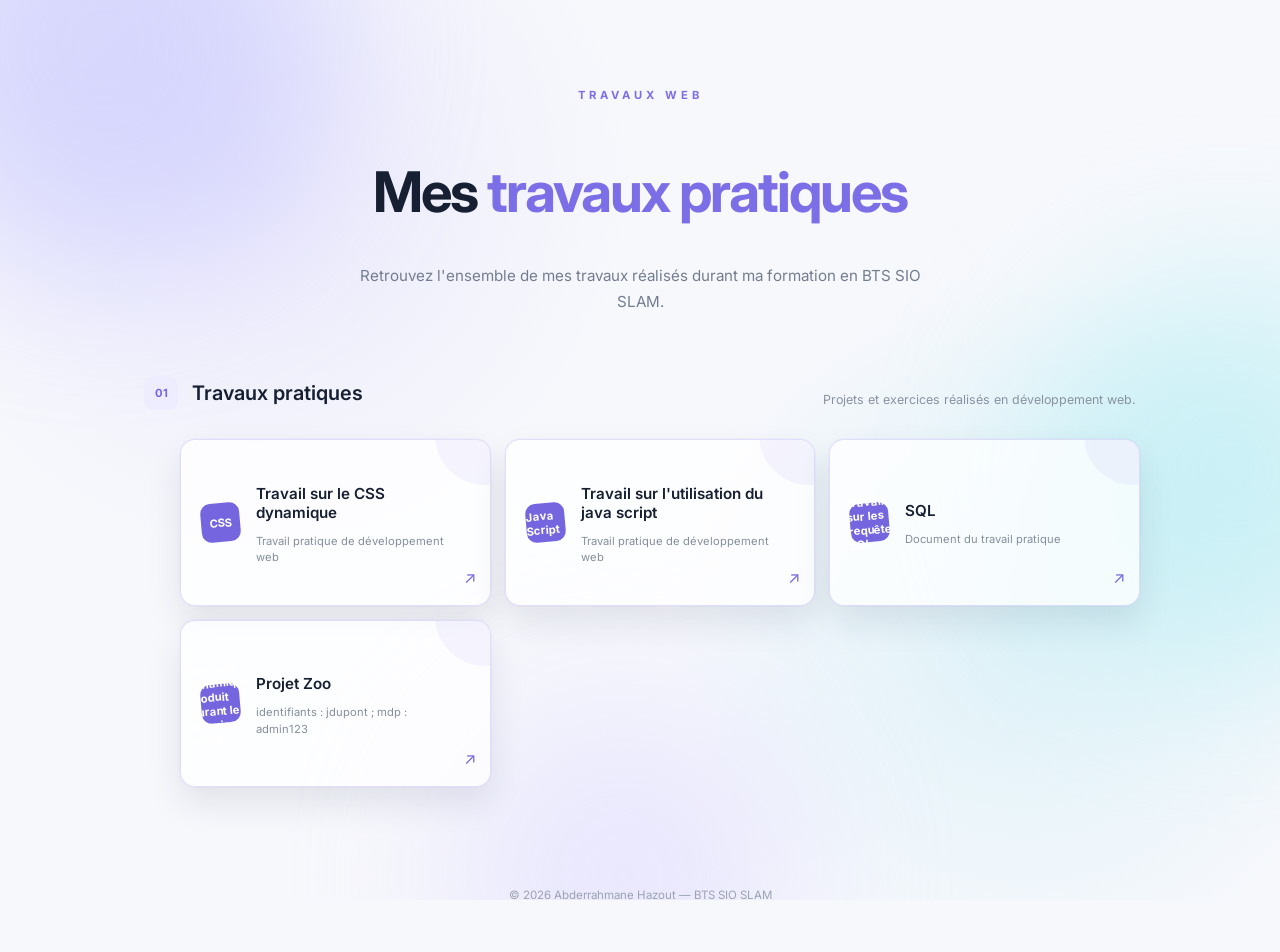
==== commit f19a0711: "Update index.html" ====
--- a/tp/index.html
+++ b/tp/index.html
@@ -86,7 +86,7 @@
                     <span class="number">Site web dynamique produit durant le premier stage</span>
                     <div>
                         <h3>Projet Zoo</h3>
-                        <p>Activité professionnelle</p>
+                        <p>identifiants : jdupont ; mdp : admin123</p>
                     </div>
                     <span class="arrow">↗</span>
                 </a>
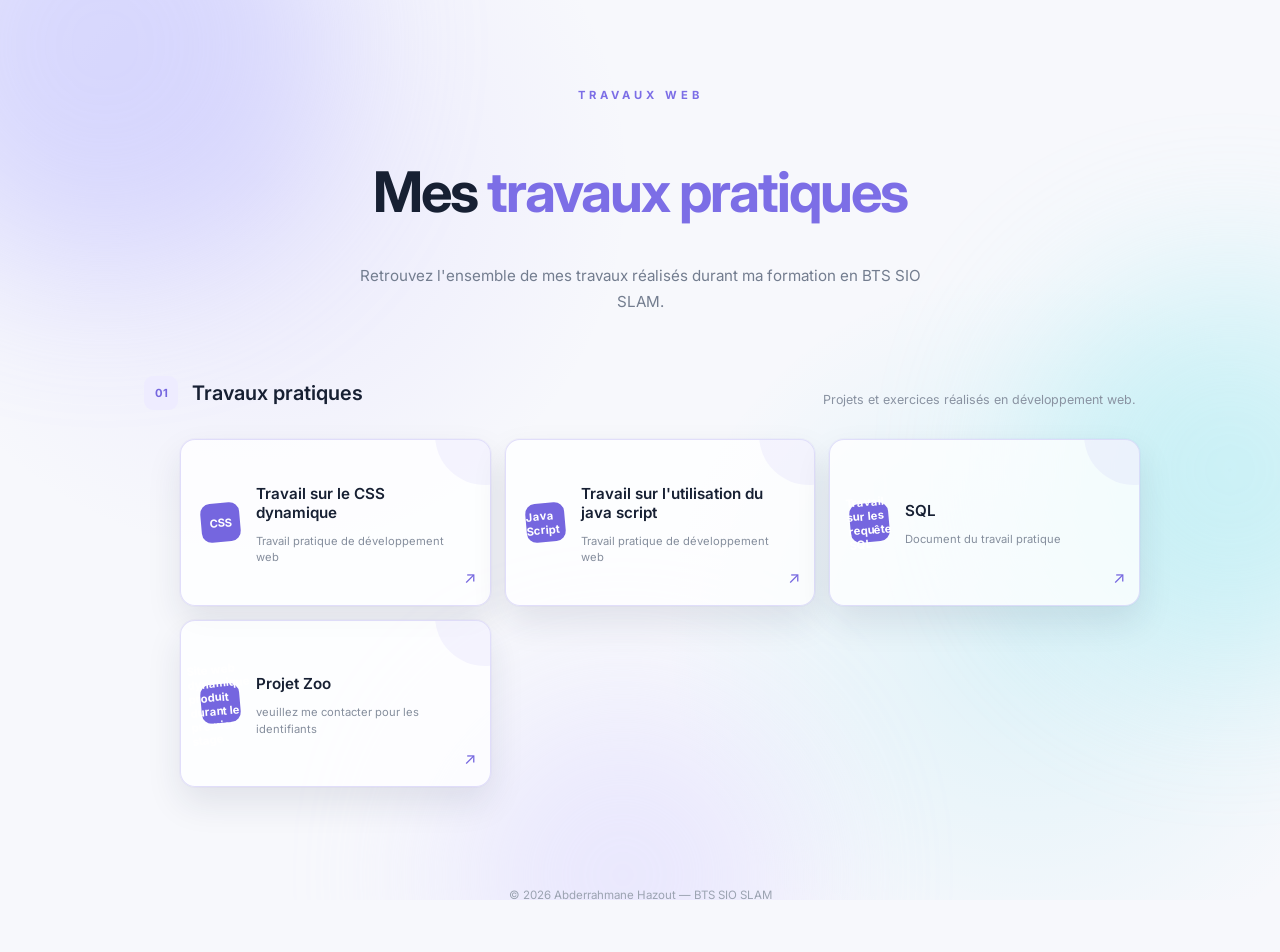
==== commit 755ebbce: "Update index.html" ====
--- a/tp/index.html
+++ b/tp/index.html
@@ -86,7 +86,7 @@
                     <span class="number">Site web dynamique produit durant le premier stage</span>
                     <div>
                         <h3>Projet Zoo</h3>
-                        <p>identifiants : jdupont ; mdp : admin123</p>
+                        <p>veuillez me contacter pour les identifiants</p>
                     </div>
                     <span class="arrow">↗</span>
                 </a>
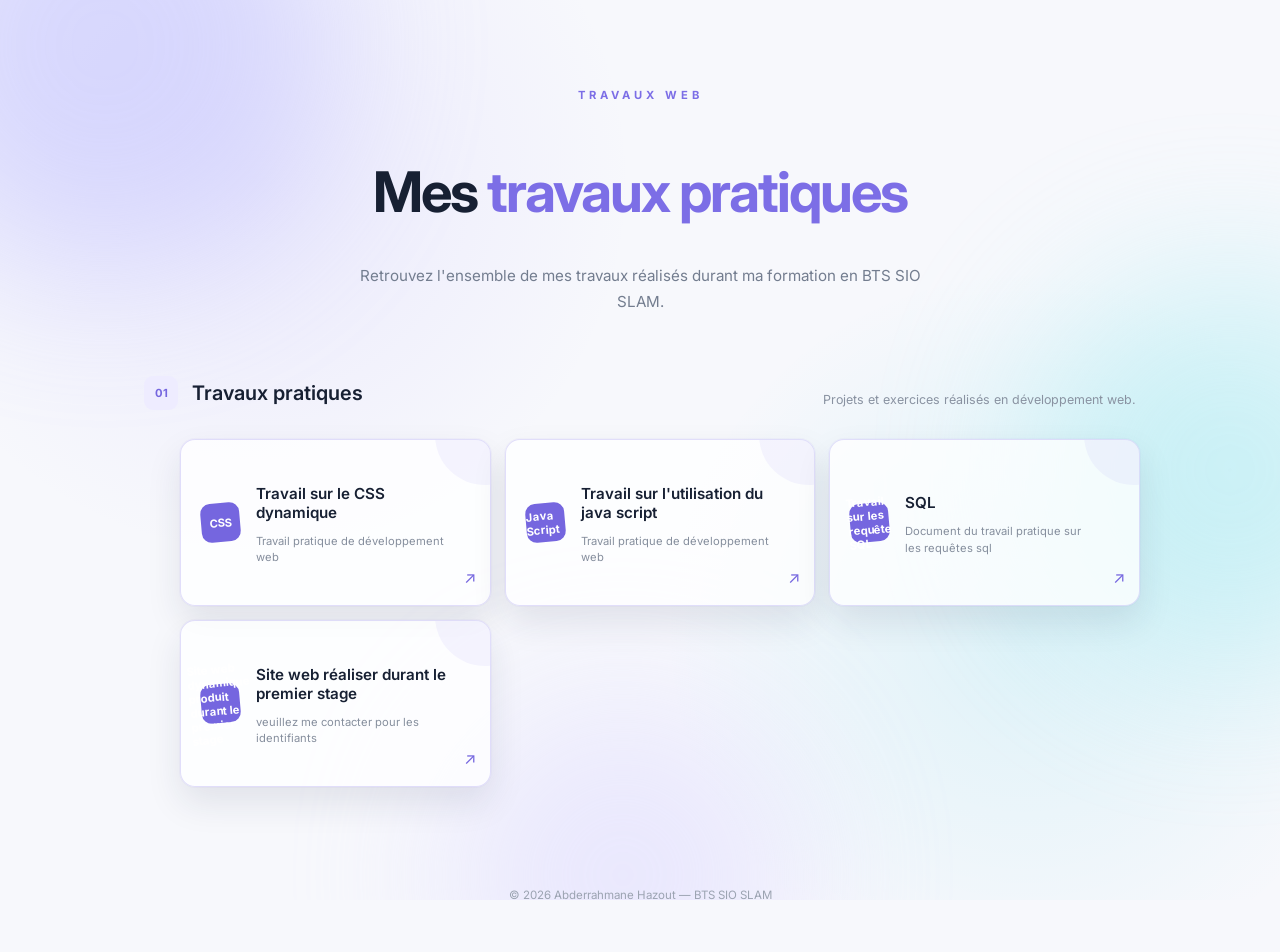
==== commit 9ce67a5f: "Update index.html" ====
--- a/tp/index.html
+++ b/tp/index.html
@@ -75,7 +75,7 @@
                     <span class="number">Travail sur les requête SQL</span>
                     <div>
                         <h3>SQL</h3>
-                        <p>Document du travail pratique</p>
+                        <p>Document du travail pratique sur les requêtes sql</p>
                     </div>
                     <span class="arrow">↗</span>
                 </a>
@@ -85,7 +85,7 @@
                 <a href="https://johnny.42web.io/">
                     <span class="number">Site web dynamique produit durant le premier stage</span>
                     <div>
-                        <h3>Projet Zoo</h3>
+                        <h3>Site web réaliser durant le premier stage</h3>
                         <p>veuillez me contacter pour les identifiants</p>
                     </div>
                     <span class="arrow">↗</span>
